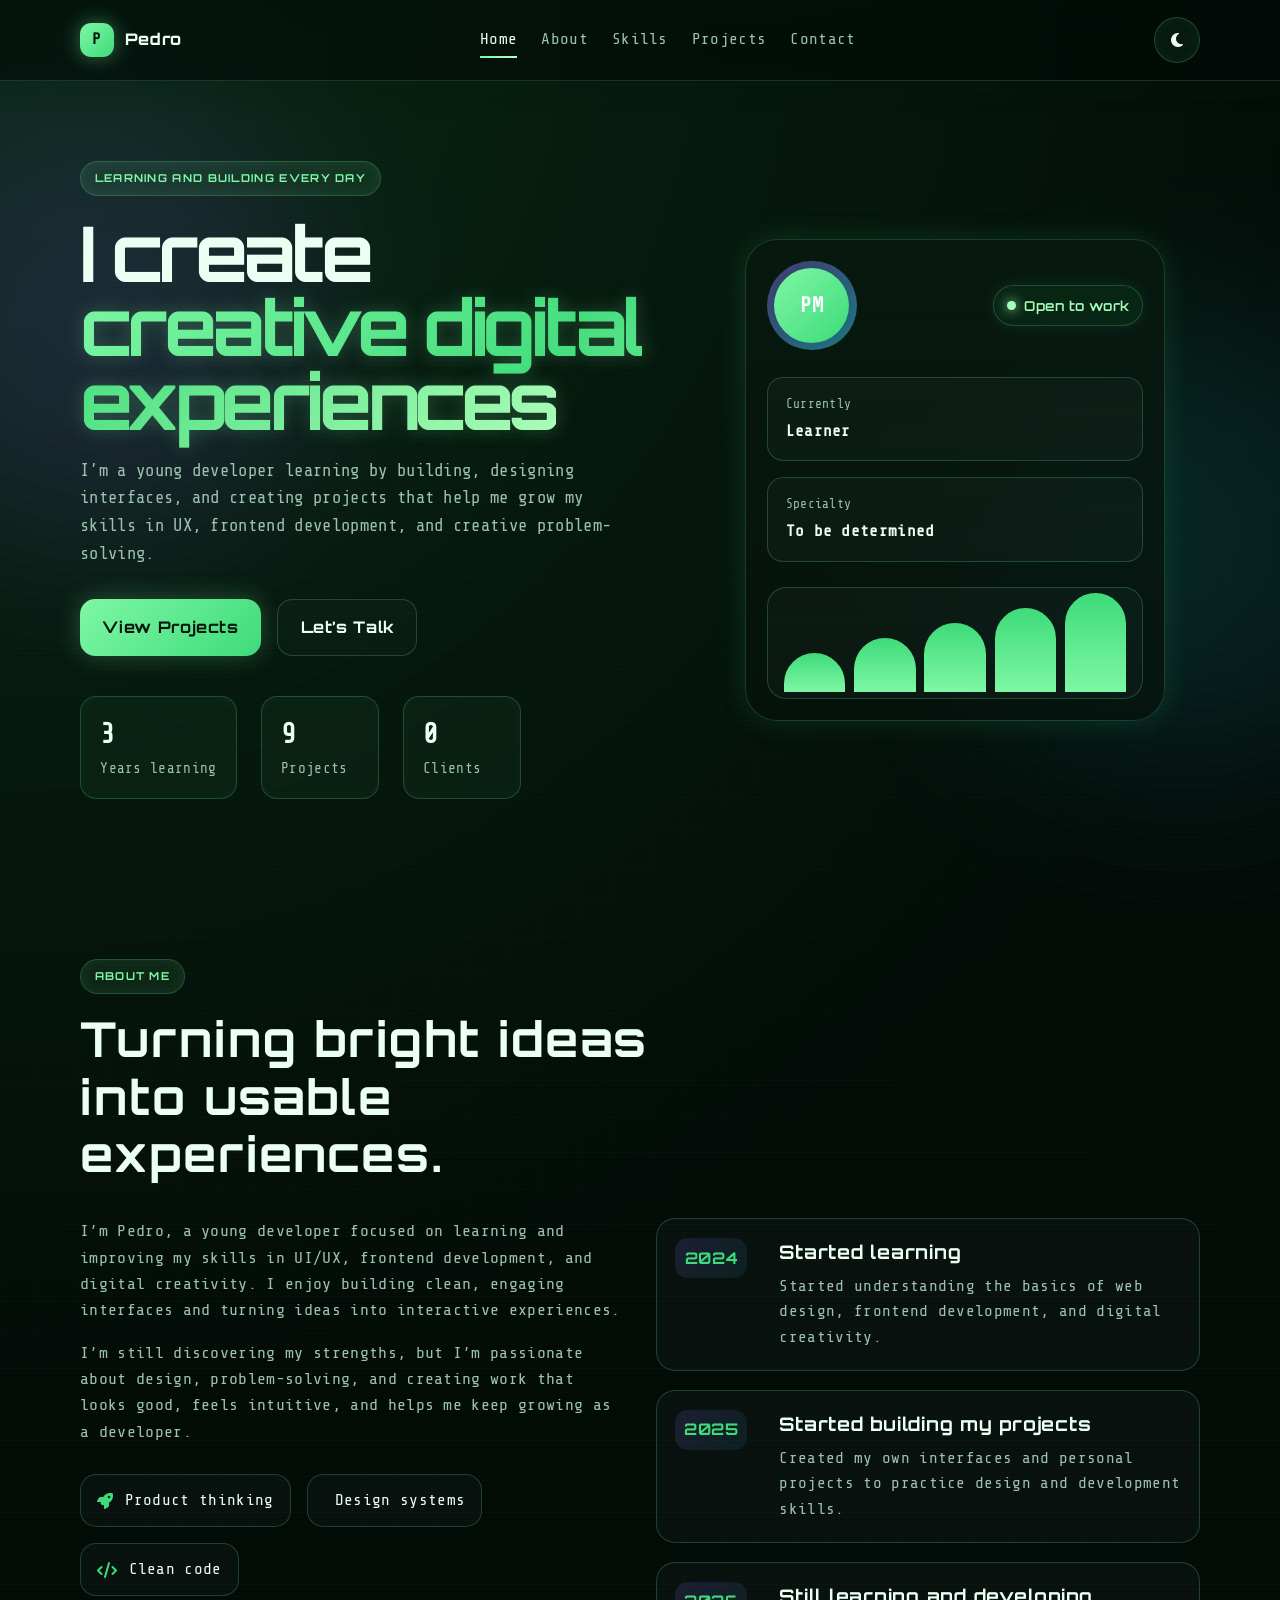
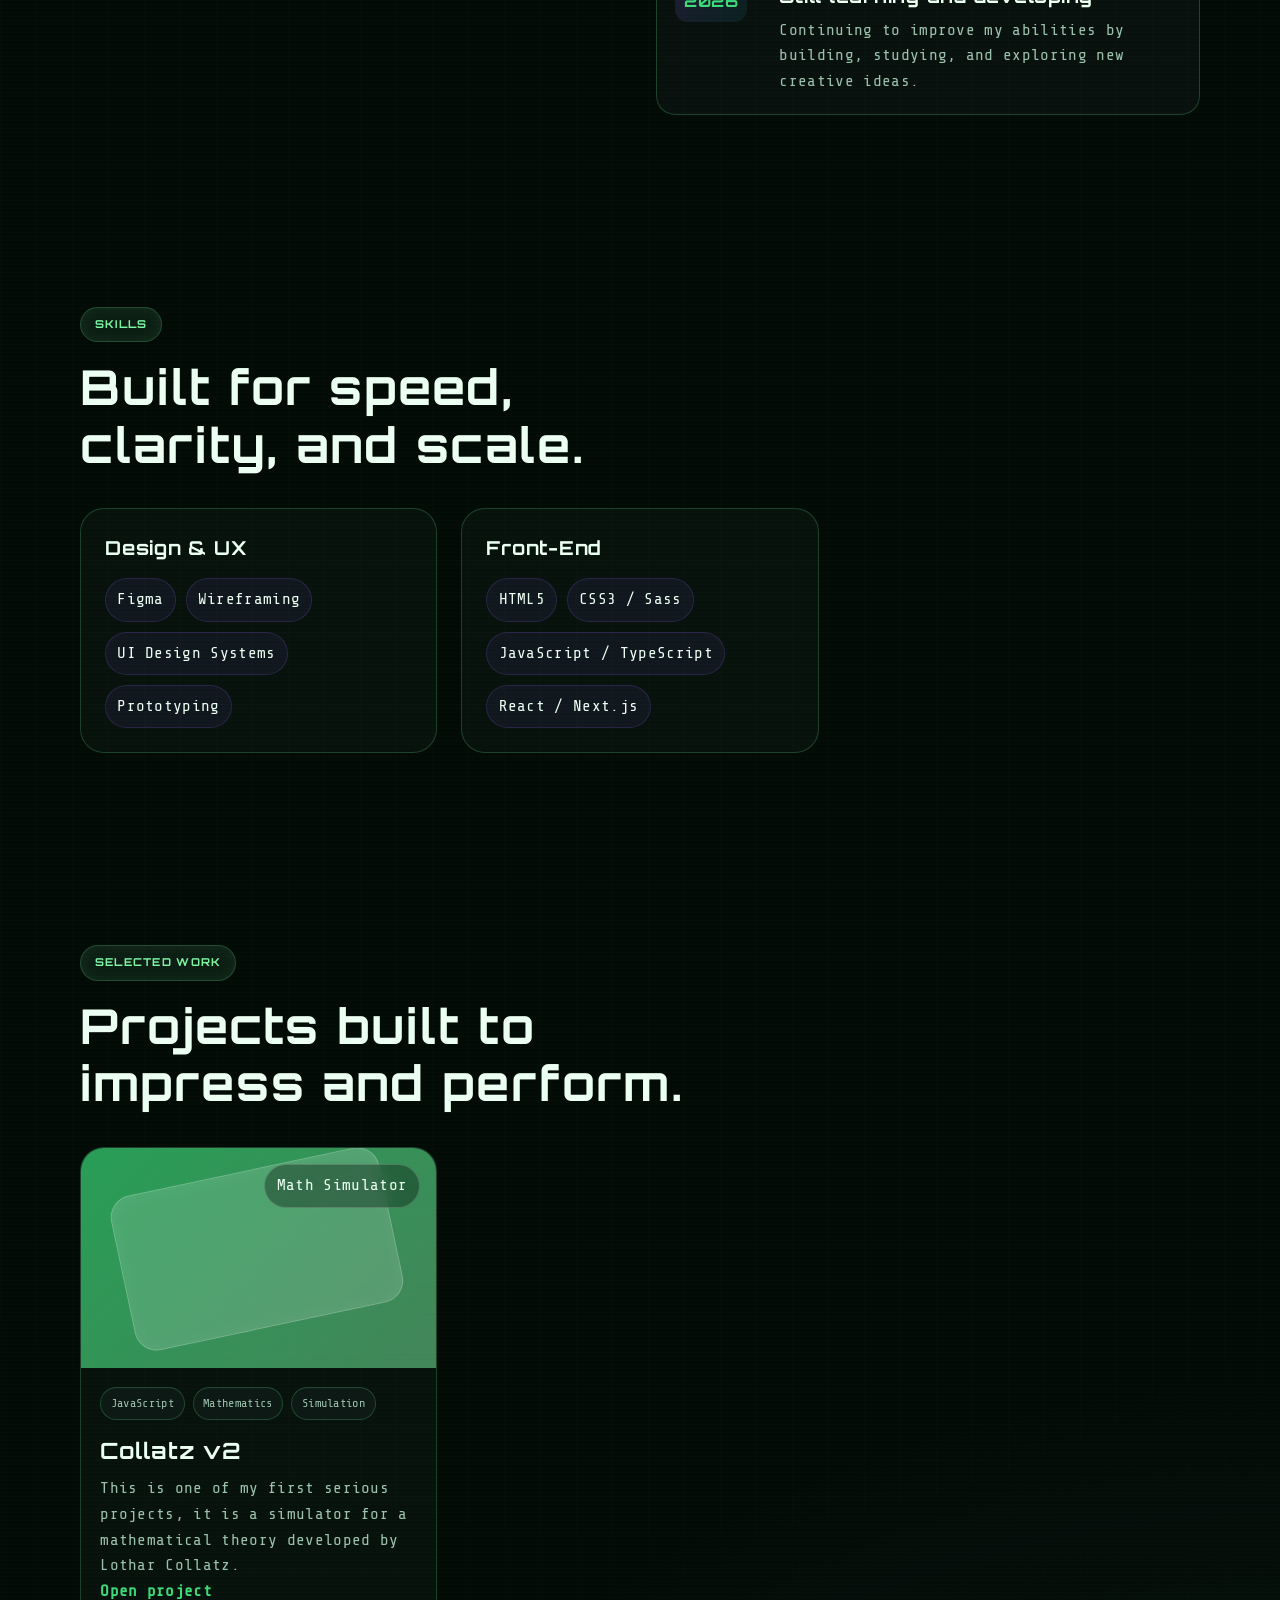
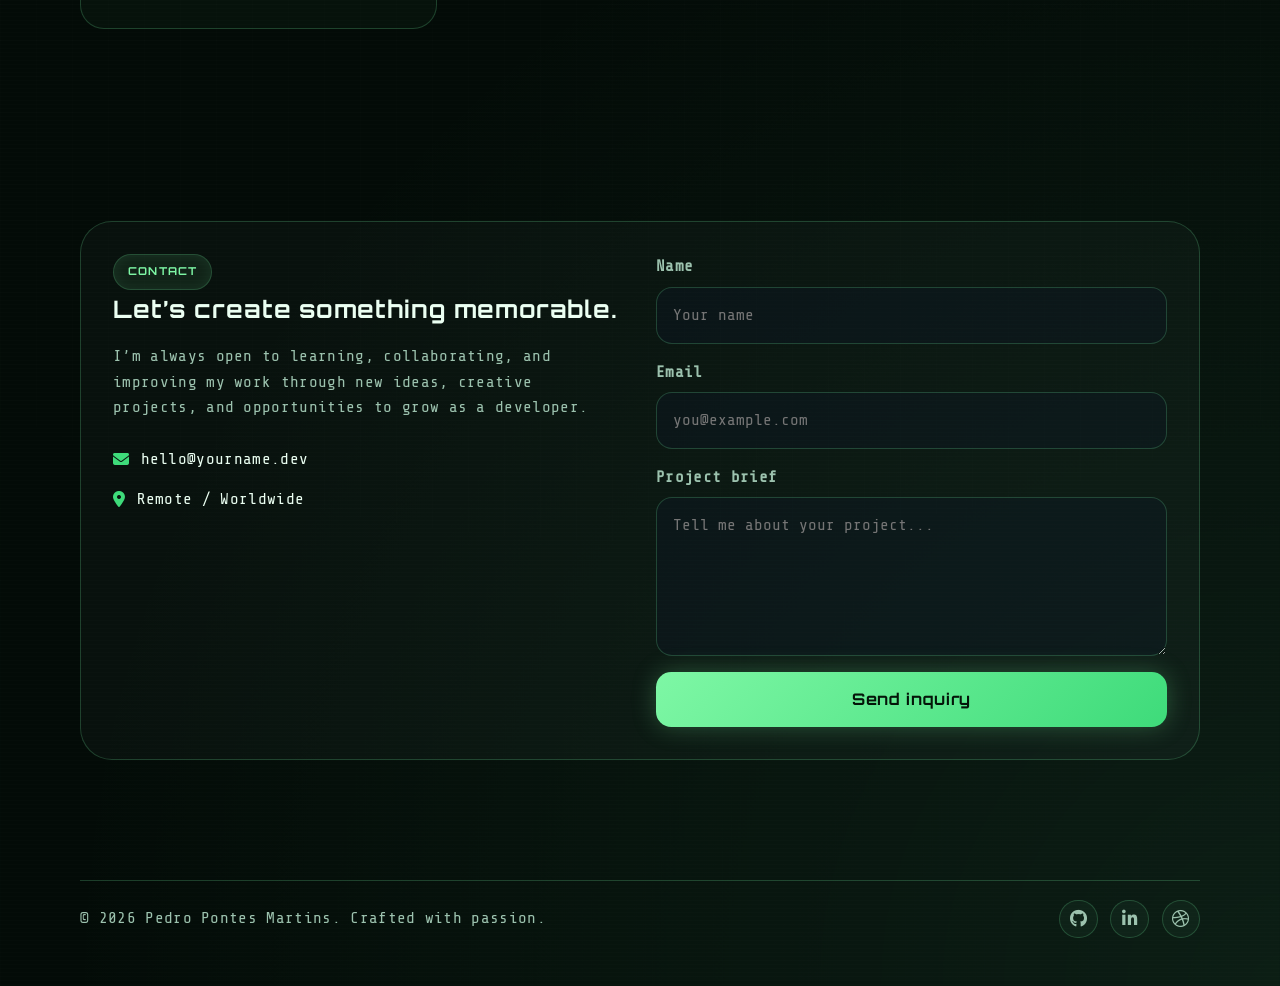
==== Portfolio.html @ fa38659e "Portfolio" ====
<!DOCTYPE html>
<html lang="en">
  <head>
    <meta charset="UTF-8" />
    <meta name="viewport" content="width=device-width, initial-scale=1.0" />
    <meta
      name="description"
      content="Interactive portfolio website for a creative developer showcasing projects, skills, and contact details."
    />
    <title>Pedro Pontes Martins | Portfolio</title>
    <link rel="preconnect" href="https://fonts.googleapis.com" />
    <link rel="preconnect" href="https://fonts.gstatic.com" crossorigin />
    <link
      href="https://fonts.googleapis.com/css2?family=Inter:wght@400;500;600;700;800;900&display=swap"
      rel="stylesheet"
    />
    <link
      rel="stylesheet"
      href="https://cdnjs.cloudflare.com/ajax/libs/font-awesome/6.5.2/css/all.min.css"
      crossorigin="anonymous"
      referrerpolicy="no-referrer"
    />
    <link rel="stylesheet" href="Portvisuals.css" />
    <script defer src="portcntrl.js"></script>
  </head>
  <body>
    <div class="page-shell">
      <div class="bg-orb orb-1"></div>
      <div class="bg-orb orb-2"></div>
      <div class="bg-grid"></div>

      <header class="site-header">
        <div class="container nav-wrap">
          <a href="#home" class="brand" aria-label="Home">
            <span class="brand-mark">P</span>
            <span class="brand-text">Pedro</span>
          </a>

          <button class="nav-toggle" aria-label="Toggle navigation" aria-expanded="false">
            <span></span>
            <span></span>
            <span></span>
          </button>

          <nav class="site-nav" aria-label="Main navigation">
            <a href="#home">Home</a>
            <a href="#about">About</a>
            <a href="#skills">Skills</a>
            <a href="#projects">Projects</a>
            <a href="#contact">Contact</a>
          </nav>

          <button class="theme-toggle" aria-label="Toggle theme">
            <i class="fa-solid fa-moon"></i>
          </button>
        </div>
      </header>

      <main>
        <section id="home" class="hero section">
          <div class="container hero-layout">
            <div class="hero-copy reveal">
              <span class="eyebrow">Learning and building every day</span>
              <h1>
                I create <span>creative digital experiences</span>
              </h1>
              <p>
                I’m a young developer learning by building, designing interfaces, and creating
                projects that help me grow my skills in UX, frontend development, and creative problem-solving.
              </p>

              <div class="cta-row">
                <a href="#projects" class="btn btn-primary">View Projects</a>
                <a href="#contact" class="btn btn-secondary">Let’s Talk</a>
              </div>

              <ul class="mini-stats" aria-label="Key stats">
                <li>
                  <strong>3</strong>
                  <span>Years learning</span>
                </li>
                <li>
                  <strong>9</strong>
                  <span>Projects</span>
                </li>
                <li>
                  <strong>0</strong>
                  <span>Clients</span>
                </li>
              </ul>
            </div>

            <div class="hero-visual reveal">
              <div class="profile-card glass">
                <div class="profile-header">
                  <div class="avatar-ring">
                    <div class="avatar">PM</div>
                  </div>
                  <div class="status-pill">
                    <span class="dot"></span>
                    Open to work
                  </div>
                </div>

                <div class="profile-body">
                  <div class="info-block">
                    <span class="label">Currently</span>
                    <strong>Learner</strong>
                  </div>
                  <div class="info-block">
                    <span class="label">Specialty</span>
                    <strong>To be determined</strong>
                  </div>
                </div>

                <div class="signal-bars" aria-label="Performance metrics">
                  <span style="--i: 1"></span>
                  <span style="--i: 2"></span>
                  <span style="--i: 3"></span>
                  <span style="--i: 4"></span>
                  <span style="--i: 5"></span>
                </div>
              </div>
            </div>
          </div>
        </section>

        <section id="about" class="section about">
          <div class="container">
            <div class="section-heading reveal">
              <span class="eyebrow">About me</span>
              <h2>Turning bright ideas into usable experiences.</h2>
            </div>

            <div class="about-grid">
              <div class="about-copy reveal">
                <p>
                  I’m Pedro, a young developer focused on learning and improving my skills in UI/UX,
                  frontend development, and digital creativity. I enjoy building clean, engaging interfaces
                  and turning ideas into interactive experiences.
                </p>
                <p>
                  I’m still discovering my strengths, but I’m passionate about design, problem-solving,
                  and creating work that looks good, feels intuitive, and helps me keep growing as a developer.
                </p>
                <div class="about-highlights">
                  <div class="highlight-item">
                    <i class="fa-solid fa-rocket"></i>
                    <span>Product thinking</span>
                  </div>
                  <div class="highlight-item">
                    <i class="fa-solid fa-sparkles"></i>
                    <span>Design systems</span>
                  </div>
                  <div class="highlight-item">
                    <i class="fa-solid fa-code"></i>
                    <span>Clean code</span>
                  </div>
                </div>
              </div>

              <div class="timeline reveal">
                <div class="timeline-item">
                  <span class="time">2024</span>
                  <div>
                    <h3>Started learning</h3>
                    <p>Started understanding the basics of web design, frontend development, and digital creativity.</p>
                  </div>
                </div>
                <div class="timeline-item">
                  <span class="time">2025</span>
                  <div>
                    <h3>Started building my projects</h3>
                    <p>Created my own interfaces and personal projects to practice design and development skills.</p>
                  </div>
                </div>
                <div class="timeline-item">
                  <span class="time">2026</span>
                  <div>
                    <h3>Still learning and developing</h3>
                    <p>Continuing to improve my abilities by building, studying, and exploring new creative ideas.</p>
                  </div>
                </div>
              </div>
            </div>
          </div>
        </section>

        <section id="skills" class="section skills">
          <div class="container">
            <div class="section-heading reveal">
              <span class="eyebrow">Skills</span>
              <h2>Built for speed, clarity, and scale.</h2>
            </div>

            <div class="skills-grid">
              <div class="skill-card reveal">
                <h3>Design & UX</h3>
                <ul>
                  <li>Figma</li>
                  <li>Wireframing</li>
                  <li>UI Design Systems</li>
                  <li>Prototyping</li>
                </ul>
              </div>

              <div class="skill-card reveal">
                <h3>Front-End</h3>
                <ul>
                  <li>HTML5</li>
                  <li>CSS3 / Sass</li>
                  <li>JavaScript / TypeScript</li>
                  <li>React / Next.js</li>
                </ul>
              </div>

            </div>
          </div>
        </section>

        <section id="projects" class="section projects">
          <div class="container">
            <div class="section-heading reveal">
              <span class="eyebrow">Selected work</span>
              <h2>Projects built to impress and perform.</h2>
            </div>

            <div class="projects-grid single-project">
              <article class="project-card reveal" data-category="web product">
                <div class="project-image gradient-1">
                  <span class="project-badge">Math Simulator</span>
                </div>
                <div class="project-content">
                  <div class="project-meta">
                    <span>JavaScript</span>
                    <span>Mathematics</span>
                    <span>Simulation</span>
                  </div>
                  <h3>Collatz v2</h3>
                  <p>This is one of my first serious projects, it is a simulator for a mathematical theory developed by Lothar Collatz.</p>
                  <a class="project-link" href="https://pedropontesmartins1310-max.github.io/Collatz-v2/" target="_blank" rel="noreferrer">Open project</a>
                </div>
              </article>
            </div>
          </div>
        </section>

        <section id="contact" class="section contact">
          <div class="container contact-wrap reveal">
            <div class="contact-copy">
              <span class="eyebrow">Contact</span>
              <h2>Let’s create something memorable.</h2>
              <p>
                I’m always open to learning, collaborating, and improving my work through new ideas,
                creative projects, and opportunities to grow as a developer.
              </p>
              <ul class="contact-list">
                <li><i class="fa-solid fa-envelope"></i> hello@yourname.dev</li>
                <li><i class="fa-solid fa-location-dot"></i> Remote / Worldwide</li>
              </ul>
            </div>

            <form class="contact-form">
              <div class="input-group">
                <label for="name">Name</label>
                <input id="name" type="text" placeholder="Your name" />
              </div>
              <div class="input-group">
                <label for="email">Email</label>
                <input id="email" type="email" placeholder="you@example.com" />
              </div>
              <div class="input-group">
                <label for="message">Project brief</label>
                <textarea id="message" rows="5" placeholder="Tell me about your project..."></textarea>
              </div>
              <button type="submit" class="btn btn-primary">Send inquiry</button>
            </form>
          </div>
        </section>
      </main>

      <footer class="site-footer">
        <div class="container footer-wrap">
          <p>© 2026 Pedro Pontes Martins. Crafted with passion.</p>
          <div class="socials" aria-label="Social media links">
            <a href="https://github.com/pedropontesmartins1310-max" target="_blank" rel="noreferrer" aria-label="GitHub"><i class="fa-brands fa-github"></i></a>
            <a href="#" aria-label="LinkedIn"><i class="fa-brands fa-linkedin-in"></i></a>
            <a href="#" aria-label="Dribbble"><i class="fa-brands fa-dribbble"></i></a>
          </div>
        </div>
      </footer>
    </div>

    <div class="modal" aria-hidden="true" role="dialog" aria-modal="true">
      <div class="modal-backdrop" data-close="true"></div>
      <div class="modal-panel">
        <button class="modal-close" aria-label="Close modal">
          <i class="fa-solid fa-xmark"></i>
        </button>
        <div class="modal-content"></div>
      </div>
    </div>
  </body>
</html>
---- Portvisuals.css ----
@import url('https://fonts.googleapis.com/css2?family=Orbitron:wght@400;500;700;800;900&family=Share+Tech+Mono:wght@400;700&display=swap');

:root {
  --bg: #030b07;
  --bg-alt: #071a10;
  --panel: rgba(10, 24, 16, 0.75);
  --panel-strong: #081a11;
  --panel-soft: rgba(12, 31, 20, 0.82);
  --text: #ebfff2;
  --muted: #9cc2ae;
  --line: rgba(120, 255, 169, 0.2);
  --primary: #7ef7a5;
  --primary-2: #3edb7a;
  --primary-3: #b5ffbc;
  --accent: #d0ff73;
  --shadow: 0 30px 80px rgba(6, 18, 10, 0.8);
  --radius: 24px;
  --container: min(1120px, calc(100% - 2.2rem));
}

body.light-theme {
  --bg: #edfdf2;
  --bg-alt: #dff8e6;
  --panel: rgba(255, 255, 255, 0.8);
  --panel-strong: #f6fff9;
  --panel-soft: rgba(245, 255, 248, 0.85);
  --text: #0d1c12;
  --muted: #3f5c4d;
  --line: rgba(19, 66, 38, 0.12);
  --primary: #2cb563;
  --primary-2: #0f9a4d;
  --primary-3: #64d78f;
  --accent: #6acb7a;
  --shadow: 0 26px 50px rgba(12, 45, 26, 0.12);
}

* {
  box-sizing: border-box;
  margin: 0;
  padding: 0;
}

html {
  scroll-behavior: smooth;
}

body {
  font-family: "Share Tech Mono", "Consolas", monospace;
  background: var(--bg);
  color: var(--text);
  line-height: 1.6;
  overflow-x: hidden;
  letter-spacing: 0.02em;
  transition: background 0.35s ease, color 0.35s ease;
}

h1, h2, h3, h4, .brand-text, .eyebrow, .btn, .status-pill, .time {
  font-family: "Orbitron", "Segoe UI", sans-serif;
  letter-spacing: 0.04em;
}

img {
  max-width: 100%;
  display: block;
}

a {
  color: inherit;
  text-decoration: none;
}

button,
input,
textarea {
  font: inherit;
}

button {
  cursor: pointer;
  border: none;
  background: none;
}

.page-shell {
  position: relative;
  min-height: 100vh;
  background:
    radial-gradient(circle at top left, rgba(43, 255, 120, 0.12), transparent 32%),
    radial-gradient(circle at bottom right, rgba(116, 255, 180, 0.08), transparent 28%),
    var(--bg);
}

.page-shell::before {
  content: "";
  position: absolute;
  inset: 0;
  background: repeating-linear-gradient(
    to bottom,
    rgba(255, 255, 255, 0.03),
    rgba(255, 255, 255, 0.03) 1px,
    transparent 1px,
    transparent 4px
  );
  pointer-events: none;
  opacity: 0.3;
}

.container {
  width: var(--container);
  margin: 0 auto;
}

.section {
  padding: 6rem 0;
}

.eyebrow {
  display: inline-flex;
  padding: 0.5rem 0.85rem;
  border-radius: 999px;
  border: 1px solid var(--line);
  background: rgba(126, 247, 165, 0.08);
  color: var(--primary);
  letter-spacing: 0.12em;
  text-transform: uppercase;
  font-size: 0.68rem;
  font-weight: 700;
  box-shadow: inset 0 0 14px rgba(126, 247, 165, 0.08);
}

.section-heading {
  margin-bottom: 2.2rem;
}

.section-heading h2 {
  margin-top: 1rem;
  font-size: clamp(2rem, 4vw, 3rem);
  line-height: 1.2;
  max-width: 620px;
}

.glass {
  background: rgba(15, 23, 42, 0.4);
  border: 1px solid var(--line);
  box-shadow: var(--shadow);
  backdrop-filter: blur(16px);
  -webkit-backdrop-filter: blur(16px);
}

.bg-orb {
  position: absolute;
  width: 28rem;
  height: 28rem;
  border-radius: 50%;
  filter: blur(90px);
  opacity: 0.38;
  pointer-events: none;
}

.orb-1 {
  top: 6rem;
  left: -8rem;
  background: rgba(139, 92, 246, 0.4);
}

.orb-2 {
  right: -8rem;
  top: 20rem;
  background: rgba(34, 211, 238, 0.3);
}

.bg-grid {
  position: absolute;
  inset: 0;
  background-image: linear-gradient(rgba(255,255,255,0.04) 1px, transparent 1px), linear-gradient(90deg, rgba(255,255,255,0.04) 1px, transparent 1px);
  background-size: 36px 36px;
  mask-image: radial-gradient(circle at center, black 45%, transparent 100%);
  opacity: 0.22;
  pointer-events: none;
}

.site-header {
  position: sticky;
  top: 0;
  z-index: 30;
  backdrop-filter: blur(18px);
  -webkit-backdrop-filter: blur(18px);
  background: rgba(3, 11, 7, 0.62);
  border-bottom: 1px solid rgba(126, 247, 165, 0.16);
  box-shadow: 0 8px 24px rgba(8, 30, 17, 0.18);
}

body.light-theme .site-header {
  background: rgba(237, 253, 242, 0.74);
}

.nav-wrap {
  display: flex;
  align-items: center;
  justify-content: space-between;
  gap: 1rem;
  min-height: 5rem;
}

.brand {
  display: inline-flex;
  align-items: center;
  gap: 0.7rem;
  font-weight: 800;
  letter-spacing: 0.03em;
}

.brand-mark {
  display: grid;
  place-items: center;
  width: 2.1rem;
  height: 2.1rem;
  border-radius: 0.7rem;
  background: linear-gradient(135deg, var(--primary), var(--primary-2));
  box-shadow: 0 0 20px rgba(126, 247, 165, 0.4);
  color: #021608;
}

.site-nav {
  display: flex;
  align-items: center;
  gap: 1.5rem;
  color: var(--muted);
}

.site-nav a {
  position: relative;
  transition: color 0.25s ease;
}

.site-nav a::after {
  content: "";
  position: absolute;
  left: 0;
  bottom: -0.35rem;
  width: 100%;
  height: 2px;
  background: linear-gradient(90deg, var(--primary), var(--primary-3));
  transform: scaleX(0);
  transform-origin: left;
  transition: transform 0.25s ease;
}

.site-nav a:hover,
.site-nav a.active {
  color: var(--text);
}

.site-nav a:hover::after,
.site-nav a.active::after {
  transform: scaleX(1);
}

.theme-toggle,
.nav-toggle {
  display: grid;
  place-items: center;
  width: 2.9rem;
  height: 2.9rem;
  border-radius: 50%;
  border: 1px solid var(--line);
  background: rgba(126, 247, 165, 0.06);
  color: var(--text);
  box-shadow: inset 0 0 12px rgba(126, 247, 165, 0.05);
  transition: transform 0.2s ease, border-color 0.2s ease, box-shadow 0.2s ease;
}

.theme-toggle:hover,
.nav-toggle:hover {
  transform: translateY(-2px);
  border-color: rgba(139, 92, 246, 0.5);
}

.nav-toggle {
  display: none;
  flex-direction: column;
  gap: 0.35rem;
}

.nav-toggle span {
  display: block;
  width: 1.25rem;
  height: 2px;
  border-radius: 999px;
  background: var(--text);
}

.hero {
  padding-top: 5rem;
  padding-bottom: 4rem;
}

.hero-layout {
  display: grid;
  grid-template-columns: 1.1fr 0.9fr;
  align-items: center;
  gap: 2rem;
}

.hero-copy h1 {
  margin-top: 1.25rem;
  font-size: clamp(3rem, 6vw, 5rem);
  line-height: 0.96;
  letter-spacing: -0.06em;
  max-width: 620px;
}

.hero-copy h1 span {
  background: linear-gradient(135deg, var(--primary), var(--primary-2) 48%, var(--primary-3));
  -webkit-background-clip: text;
  background-clip: text;
  color: transparent;
  text-shadow: 0 0 18px rgba(126, 247, 165, 0.25);
}

.hero-copy p {
  margin-top: 1.2rem;
  max-width: 560px;
  color: var(--muted);
  font-size: 1.08rem;
}

.cta-row {
  display: flex;
  flex-wrap: wrap;
  gap: 1rem;
  margin-top: 2rem;
}

.btn {
  display: inline-flex;
  align-items: center;
  justify-content: center;
  min-height: 3.25rem;
  padding: 0.9rem 1.4rem;
  border-radius: 0.95rem;
  font-weight: 700;
  transition: transform 0.2s ease, box-shadow 0.2s ease;
}

.btn:hover {
  transform: translateY(-2px);
}

.btn-primary {
  color: #041509;
  background: linear-gradient(135deg, var(--primary), var(--primary-2));
  box-shadow: 0 0 24px rgba(126, 247, 165, 0.25);
}

.btn-secondary {
  border: 1px solid var(--line);
  background: rgba(255, 255, 255, 0.02);
}

.mini-stats {
  list-style: none;
  display: flex;
  flex-wrap: wrap;
  gap: 1.5rem;
  margin-top: 2.5rem;
}

.mini-stats li {
  min-width: 118px;
  padding: 1rem 1.2rem;
  border: 1px solid var(--line);
  background: rgba(126, 247, 165, 0.04);
  border-radius: 1rem;
  box-shadow: inset 0 0 12px rgba(126, 247, 165, 0.04);
}

.mini-stats strong {
  display: block;
  font-size: 1.7rem;
}

.mini-stats span {
  color: var(--muted);
  font-size: 0.9rem;
}

.hero-visual {
  display: flex;
  justify-content: center;
}

.profile-card {
  position: relative;
  width: min(420px, 100%);
  padding: 1.3rem;
  border-radius: 2rem;
  background: linear-gradient(180deg, rgba(8, 25, 16, 0.9), rgba(6, 18, 12, 0.7));
  border: 1px solid rgba(126, 247, 165, 0.18);
  box-shadow: 0 0 30px rgba(94, 255, 160, 0.12);
}

body.light-theme .profile-card {
  background: linear-gradient(180deg, rgba(255,255,255,0.9), rgba(240, 255, 246, 0.76));
}

.profile-header {
  display: flex;
  align-items: center;
  justify-content: space-between;
  gap: 1rem;
  margin-bottom: 1.7rem;
}

.avatar-ring {
  display: grid;
  place-items: center;
  width: 5.6rem;
  height: 5.6rem;
  border-radius: 50%;
  background: linear-gradient(135deg, rgba(139, 92, 246, 0.4), rgba(34, 211, 238, 0.5));
  box-shadow: inset 0 0 18px rgba(255,255,255,0.08);
}

.avatar {
  width: 4.7rem;
  height: 4.7rem;
  display: grid;
  place-items: center;
  border-radius: 50%;
  background: linear-gradient(135deg, var(--primary), var(--primary-2));
  font-weight: 800;
  font-size: 1.3rem;
  color: white;
}

.status-pill {
  display: inline-flex;
  align-items: center;
  gap: 0.5rem;
  padding: 0.55rem 0.8rem;
  border-radius: 999px;
  border: 1px solid var(--line);
  background: rgba(34, 197, 94, 0.08);
  color: #a6ffba;
  font-size: 0.85rem;
  font-weight: 600;
  box-shadow: 0 0 16px rgba(126, 247, 165, 0.1);
}

.dot {
  width: 0.55rem;
  height: 0.55rem;
  border-radius: 50%;
  background: currentColor;
  box-shadow: 0 0 12px currentColor;
}

.profile-body {
  display: grid;
  gap: 1rem;
}

.info-block {
  padding: 1rem 1.1rem;
  border-radius: 1rem;
  background: rgba(148, 163, 184, 0.04);
  border: 1px solid var(--line);
}

.label {
  display: block;
  color: var(--muted);
  font-size: 0.8rem;
  margin-bottom: 0.25rem;
}

.signal-bars {
  display: flex;
  align-items: end;
  gap: 0.55rem;
  height: 7rem;
  margin-top: 1.6rem;
  padding: 1.25rem 1rem 0.4rem;
  border-radius: 1.2rem;
  background: rgba(148, 163, 184, 0.04);
  border: 1px solid var(--line);
}

.signal-bars span {
  display: block;
  flex: 1;
  border-radius: 999px 999px 0 0;
  background: linear-gradient(180deg, var(--primary-2), var(--primary));
  height: calc(28% + (var(--i) * 18%));
  animation: pulse 2.4s ease-in-out infinite;
  animation-delay: calc(var(--i) * 0.16s);
}

@keyframes pulse {
  0%, 100% { opacity: 0.55; transform: scaleY(0.95); }
  50% { opacity: 1; transform: scaleY(1); }
}

.about-grid {
  display: grid;
  grid-template-columns: 1fr 1fr;
  gap: 2rem;
  align-items: start;
}

.about-copy p {
  color: var(--muted);
  font-size: 1.03rem;
  margin-bottom: 1rem;
}

.about-highlights {
  display: flex;
  flex-wrap: wrap;
  gap: 1rem;
  margin-top: 1.8rem;
}

.highlight-item {
  display: inline-flex;
  align-items: center;
  gap: 0.7rem;
  min-height: 3.1rem;
  padding: 0.8rem 1rem;
  border-radius: 1rem;
  background: rgba(148, 163, 184, 0.04);
  border: 1px solid var(--line);
}

.highlight-item i {
  color: var(--primary-2);
}

.timeline {
  display: grid;
  gap: 1.2rem;
}

.timeline-item {
  display: grid;
  grid-template-columns: 88px 1fr;
  gap: 1rem;
  padding: 1.2rem 1.15rem;
  border-radius: 1.2rem;
  background: rgba(148, 163, 184, 0.04);
  border: 1px solid var(--line);
}

.time {
  display: inline-flex;
  align-items: center;
  justify-content: center;
  width: 4.5rem;
  height: 2.5rem;
  border-radius: 0.8rem;
  background: linear-gradient(135deg, rgba(139, 92, 246, 0.16), rgba(34, 211, 238, 0.08));
  color: var(--primary-2);
  font-weight: 700;
}

.timeline-item h3 {
  margin-bottom: 0.35rem;
}

.timeline-item p {
  color: var(--muted);
}

.skills-grid,
.projects-grid {
  display: grid;
  grid-template-columns: repeat(3, minmax(0, 1fr));
  gap: 1.5rem;
}

.skill-card,
.project-card {
  background: rgba(126, 247, 165, 0.03);
  border: 1px solid var(--line);
  border-radius: 1.5rem;
  overflow: hidden;
  transition: transform 0.25s ease, border-color 0.25s ease, box-shadow 0.25s ease;
}

.skill-card:hover,
.project-card:hover {
  transform: translateY(-6px);
  border-color: rgba(126, 247, 165, 0.5);
  box-shadow: 0 0 24px rgba(126, 247, 165, 0.12), var(--shadow);
}

.skill-card {
  padding: 1.5rem;
}

.skill-card h3 {
  margin-bottom: 0.9rem;
  font-size: 1.2rem;
}

.skill-card ul {
  list-style: none;
  display: flex;
  flex-wrap: wrap;
  gap: 0.6rem;
}

.skill-card li {
  padding: 0.5rem 0.7rem;
  border-radius: 999px;
  background: rgba(139, 92, 246, 0.08);
  color: var(--text);
  border: 1px solid rgba(139, 92, 246, 0.2);
}

.filter-bar {
  display: flex;
  flex-wrap: wrap;
  gap: 0.7rem;
  margin-bottom: 1.75rem;
}

.filter-btn {
  padding: 0.7rem 1rem;
  border: 1px solid var(--line);
  border-radius: 999px;
  background: rgba(126, 247, 165, 0.04);
  color: var(--muted);
  transition: all 0.2s ease;
}

.filter-btn.active,
.filter-btn:hover {
  background: linear-gradient(135deg, var(--primary), var(--primary-2));
  color: #03170a;
  border-color: transparent;
  box-shadow: 0 0 18px rgba(126, 247, 165, 0.22);
}

.project-card {
  display: flex;
  flex-direction: column;
}

.project-image {
  position: relative;
  min-height: 220px;
  display: flex;
  align-items: flex-start;
  justify-content: flex-end;
  padding: 1rem;
  isolation: isolate;
}

.project-image::before {
  content: "";
  position: absolute;
  inset: 10% 12% 18% 11%;
  border-radius: 1.4rem;
  background: rgba(255,255,255,0.14);
  border: 1px solid rgba(255,255,255,0.2);
  transform: rotate(-12deg);
  box-shadow: inset 0 0 20px rgba(255,255,255,0.05);
}

.gradient-1 {
  background: linear-gradient(135deg, rgba(44, 173, 95, 0.9), rgba(126, 247, 165, 0.5));
}

.gradient-2 {
  background: linear-gradient(135deg, rgba(15, 99, 52, 0.92), rgba(126, 247, 165, 0.52));
}

.gradient-3 {
  background: linear-gradient(135deg, rgba(126, 247, 165, 0.78), rgba(210, 255, 95, 0.48));
}

.project-badge {
  position: relative;
  z-index: 1;
  display: inline-flex;
  padding: 0.5rem 0.75rem;
  border-radius: 999px;
  background: rgba(2, 11, 8, 0.34);
  backdrop-filter: blur(8px);
  border: 1px solid rgba(255,255,255,0.18);
  color: var(--text);
}

.project-content {
  padding: 1.2rem 1.2rem 1.5rem;
}

.project-meta {
  display: flex;
  flex-wrap: wrap;
  gap: 0.5rem;
  margin-bottom: 0.8rem;
}

.project-meta span {
  padding: 0.35rem 0.6rem;
  border-radius: 999px;
  background: rgba(148, 163, 184, 0.05);
  border: 1px solid var(--line);
  font-size: 0.75rem;
  color: var(--muted);
}

.project-content h3 {
  margin-bottom: 0.5rem;
  font-size: 1.4rem;
}

.project-content p {
  color: var(--muted);
}

.project-link {
  margin-top: 1rem;
  font-weight: 700;
  color: var(--primary-2);
}

.contact-wrap {
  display: grid;
  grid-template-columns: 1fr 1fr;
  gap: 2rem;
  padding: 2rem;
  border-radius: 2rem;
  border: 1px solid var(--line);
  background: rgba(148, 163, 184, 0.04);
}

.contact-copy p {
  color: var(--muted);
  margin-top: 1rem;
  max-width: 520px;
}

.contact-list {
  list-style: none;
  display: grid;
  gap: 0.9rem;
  margin-top: 1.6rem;
  color: var(--text);
}

.contact-list li {
  display: inline-flex;
  align-items: center;
  gap: 0.7rem;
}

.contact-list i {
  color: var(--primary-2);
}

.contact-form {
  display: grid;
  gap: 1rem;
}

.input-group {
  display: grid;
  gap: 0.45rem;
}

.input-group label {
  color: var(--muted);
  font-weight: 600;
}

.input-group input,
.input-group textarea {
  width: 100%;
  border: 1px solid var(--line);
  border-radius: 1rem;
  background: rgba(15, 23, 42, 0.32);
  color: var(--text);
  padding: 0.9rem 1rem;
  transition: border-color 0.2s ease, box-shadow 0.2s ease;
}

body.light-theme .input-group input,
body.light-theme .input-group textarea {
  background: rgba(255,255,255,0.75);
}

.input-group input:focus,
.input-group textarea:focus {
  outline: none;
  border-color: rgba(139, 92, 246, 0.7);
  box-shadow: 0 0 0 4px rgba(139, 92, 246, 0.12);
}

.site-footer {
  padding: 1.5rem 0 3rem;
}

.footer-wrap {
  display: flex;
  align-items: center;
  justify-content: space-between;
  gap: 1rem;
  padding-top: 1.2rem;
  border-top: 1px solid var(--line);
  color: var(--muted);
}

.socials {
  display: flex;
  align-items: center;
  gap: 0.8rem;
  font-size: 1.1rem;
}

.socials a {
  display: grid;
  place-items: center;
  width: 2.4rem;
  height: 2.4rem;
  border-radius: 50%;
  border: 1px solid var(--line);
  background: rgba(126, 247, 165, 0.04);
  transition: transform 0.2s ease, border-color 0.2s ease, box-shadow 0.2s ease;
}

.socials a:hover {
  transform: translateY(-2px);
  border-color: rgba(126, 247, 165, 0.6);
  box-shadow: 0 0 16px rgba(126, 247, 165, 0.14);
}

.modal {
  position: fixed;
  inset: 0;
  display: grid;
  place-items: center;
  opacity: 0;
  visibility: hidden;
  transition: opacity 0.25s ease;
  z-index: 50;
}

.modal.open {
  opacity: 1;
  visibility: visible;
}

.modal-backdrop {
  position: absolute;
  inset: 0;
  background: rgba(2, 6, 23, 0.7);
}

.modal-panel {
  position: relative;
  width: min(680px, calc(100% - 2rem));
  border-radius: 1.5rem;
  border: 1px solid var(--line);
  background: var(--panel-strong);
  box-shadow: 0 0 30px rgba(126, 247, 165, 0.1), var(--shadow);
  z-index: 1;
  overflow: hidden;
}

.modal-close {
  position: absolute;
  top: 1rem;
  right: 1rem;
  width: 2.5rem;
  height: 2.5rem;
  border-radius: 50%;
  color: var(--text);
  background: rgba(255,255,255,0.04);
  border: 1px solid var(--line);
}

.modal-content {
  padding: 1.5rem;
}

.modal-hero {
  min-height: 200px;
  border-radius: 1.2rem;
  margin-bottom: 1rem;
  padding: 1rem;
  display: flex;
  align-items: flex-end;
  justify-content: flex-start;
  background: linear-gradient(135deg, rgba(44, 173, 95, 0.9), rgba(126, 247, 165, 0.48));
}

.modal-content h3 {
  font-size: clamp(1.6rem, 3vw, 2.2rem);
  margin-bottom: 0.4rem;
}

.modal-copy {
  color: var(--muted);
  margin-bottom: 1rem;
}

.modal-tags {
  display: flex;
  flex-wrap: wrap;
  gap: 0.55rem;
  margin-bottom: 1rem;
}

.modal-tags span {
  padding: 0.45rem 0.7rem;
  border-radius: 999px;
  background: rgba(148, 163, 184, 0.04);
  border: 1px solid var(--line);
  color: var(--text);
}

.hidden {
  display: none !important;
}

.reveal {
  opacity: 0;
  transform: translateY(24px);
  transition: opacity 0.7s ease, transform 0.7s ease;
}

.reveal.visible {
  opacity: 1;
  transform: translateY(0);
}

@media (max-width: 900px) {
  .hero-layout,
  .about-grid,
  .contact-wrap,
  .skills-grid,
  .projects-grid {
    grid-template-columns: 1fr;
  }

  .site-nav {
    position: absolute;
    top: 100%;
    left: 50%;
    width: min(90vw, 320px);
    transform: translateX(-50%) translateY(-10px);
    opacity: 0;
    visibility: hidden;
    pointer-events: none;
    flex-direction: column;
    align-items: flex-start;
    background: rgba(4, 19, 11, 0.95);
    border: 1px solid var(--line);
    border-radius: 1rem;
    padding: 1rem;
    transition: all 0.25s ease;
  }

  body.light-theme .site-nav {
    background: rgba(255,255,255,0.92);
  }

  .site-nav.open {
    opacity: 1;
    visibility: visible;
    pointer-events: auto;
    transform: translateX(-50%) translateY(0);
  }

  .nav-toggle {
    display: inline-flex;
  }
}

@media (max-width: 620px) {
  .section {
    padding: 4.5rem 0;
  }

  .cta-row {
    flex-direction: column;
    align-items: stretch;
  }

  .btn {
    width: 100%;
  }

  .timeline-item {
    grid-template-columns: 1fr;
  }

  .footer-wrap {
    flex-direction: column;
    text-align: center;
  }
}
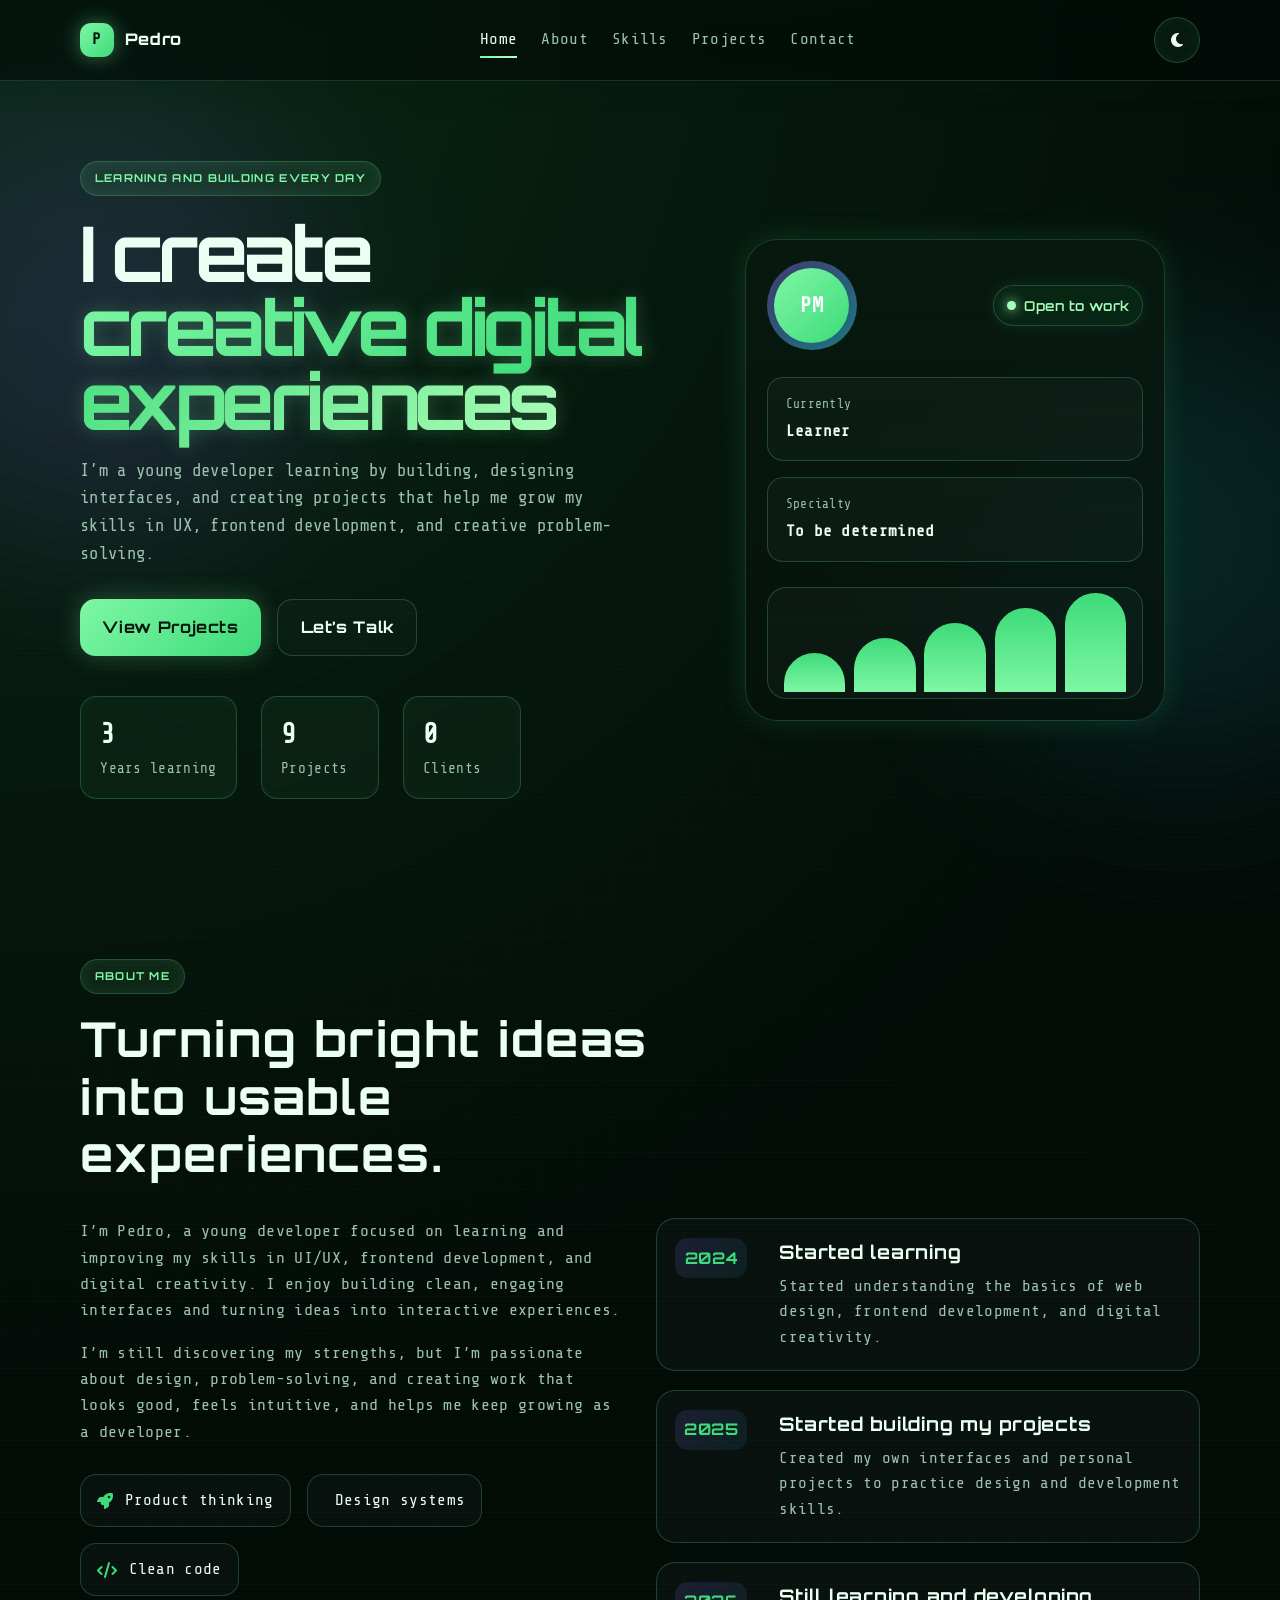
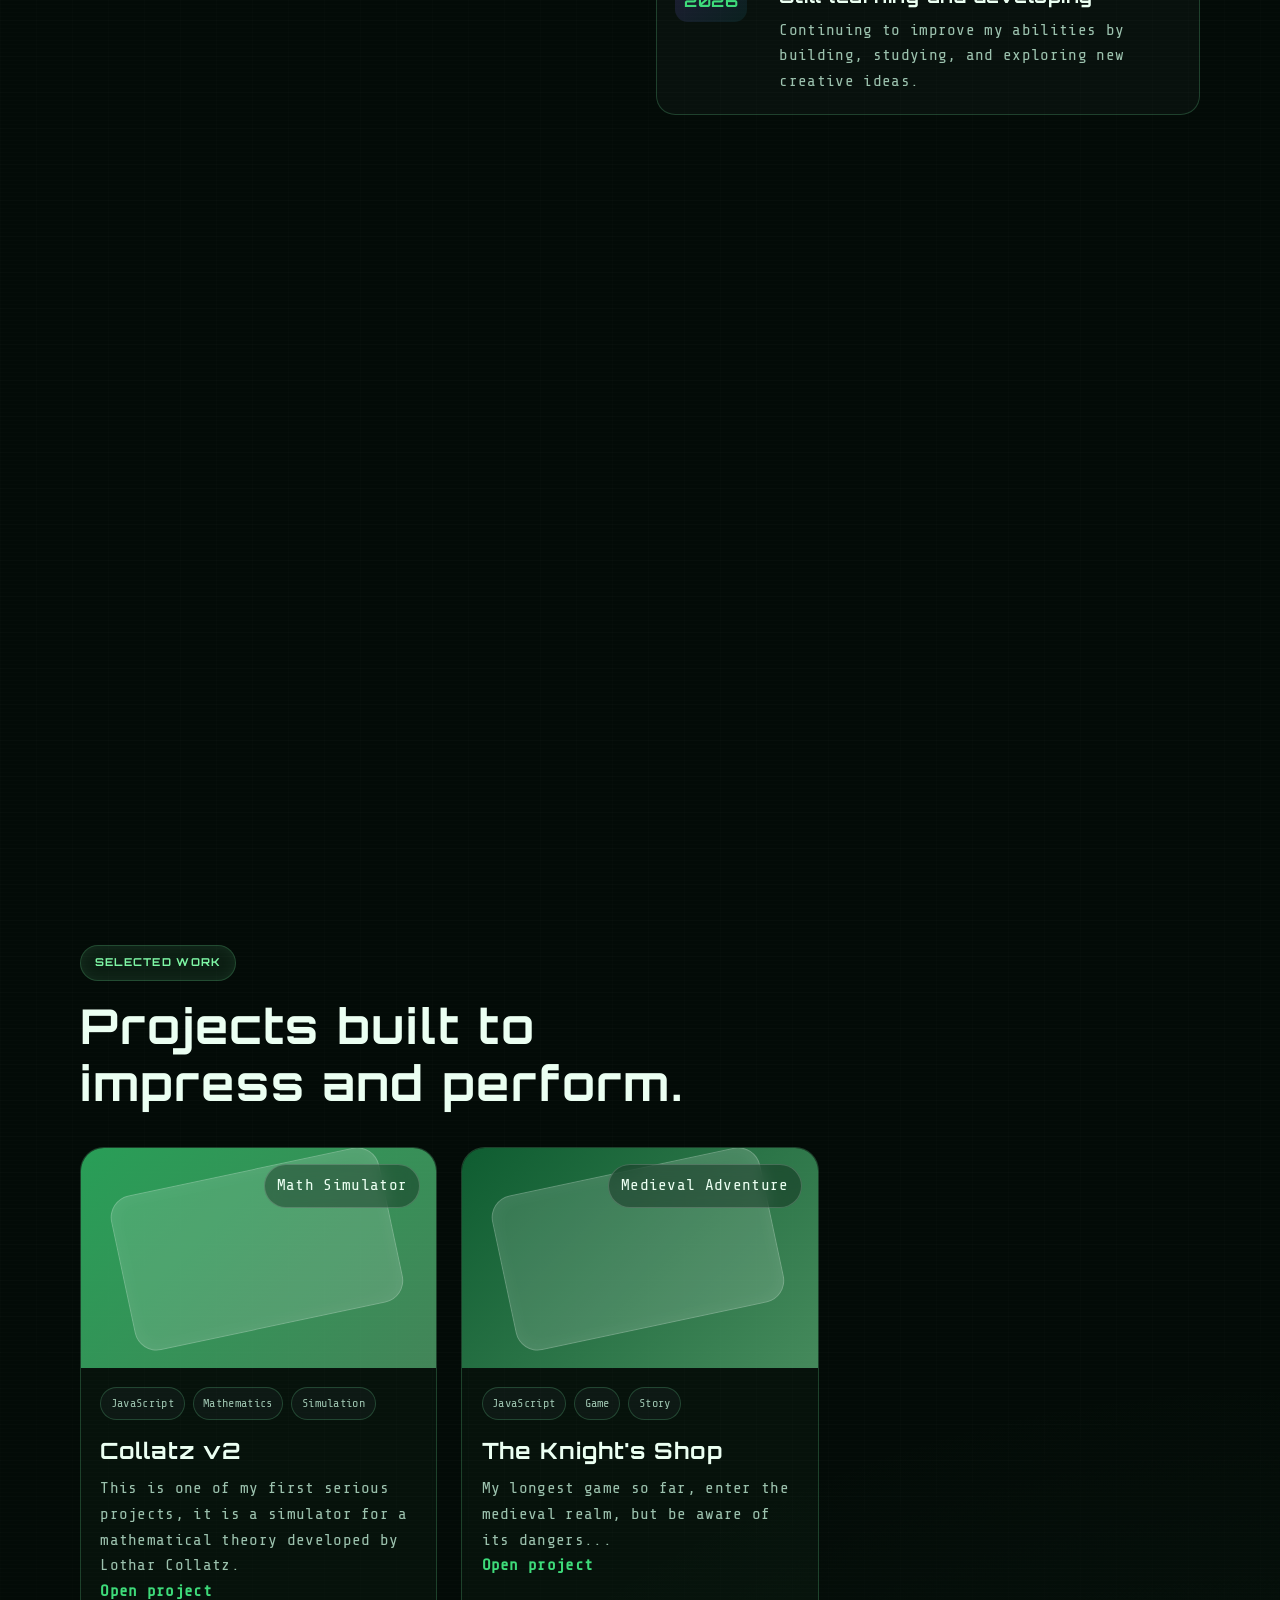
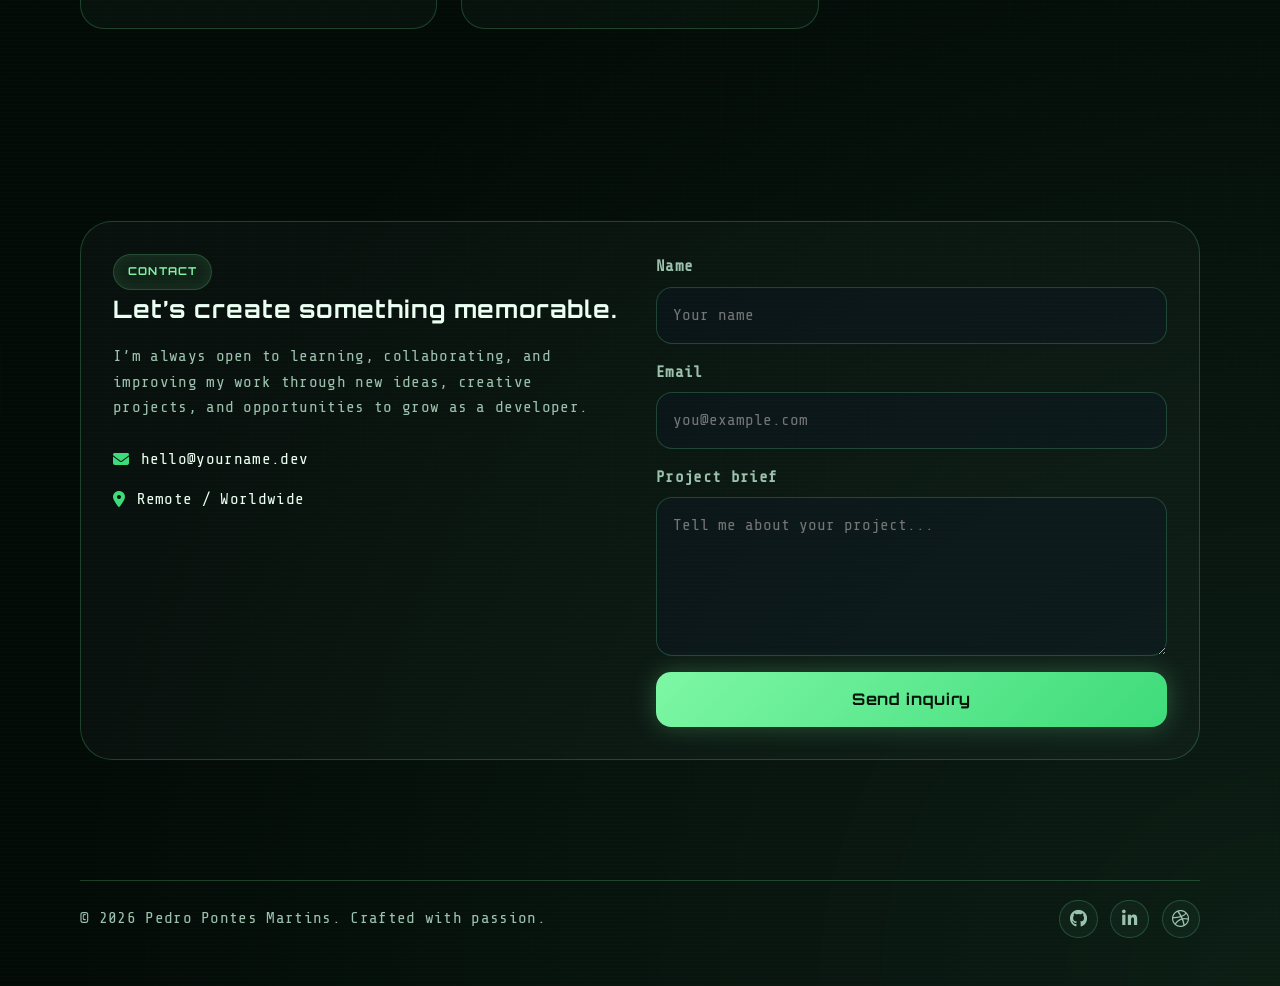
==== commit 45dd16fb: "new project" ====
--- a/Portfolio.html
+++ b/Portfolio.html
@@ -241,6 +241,22 @@
                   <a class="project-link" href="https://pedropontesmartins1310-max.github.io/Collatz-v2/" target="_blank" rel="noreferrer">Open project</a>
                 </div>
               </article>
+
+              <article class="project-card reveal" data-category="game">
+                <div class="project-image gradient-2">
+                  <span class="project-badge">Medieval Adventure</span>
+                </div>
+                <div class="project-content">
+                  <div class="project-meta">
+                    <span>JavaScript</span>
+                    <span>Game</span>
+                    <span>Story</span>
+                  </div>
+                  <h3>The Knight's Shop</h3>
+                  <p>My longest game so far, enter the medieval realm, but be aware of its dangers...</p>
+                  <a class="project-link" href="https://pedropontesmartins1310-max.github.io/the-Kights-shop/" target="_blank" rel="noreferrer">Open project</a>
+                </div>
+              </article>
             </div>
           </div>
         </section>
